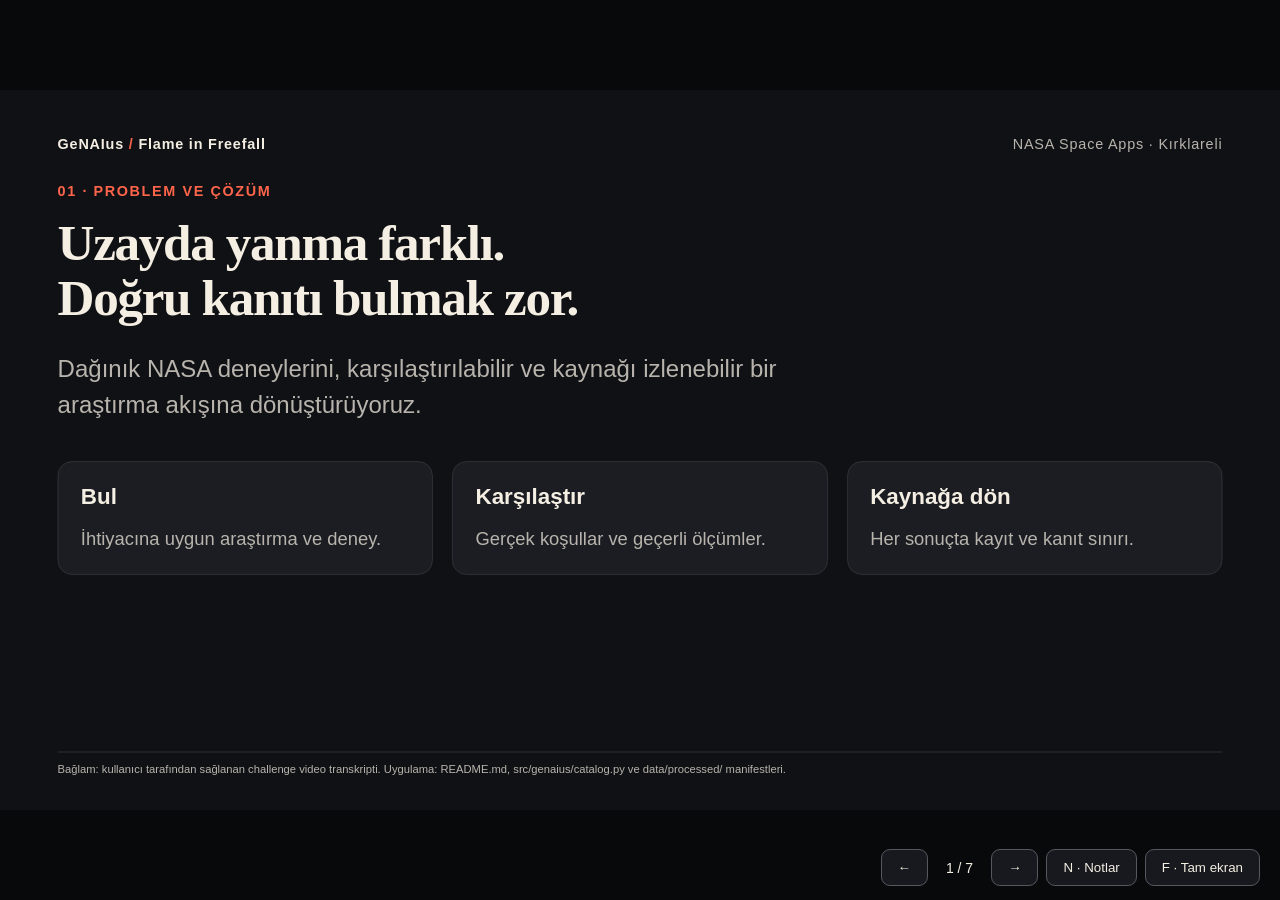
==== docs/presentation/index.html @ d66fb770 "docs: add revised jury slides and speaker notes" ====
<!doctype html>
<html lang="tr">
<head>
<meta charset="utf-8"><meta name="viewport" content="width=device-width,initial-scale=1">
<title>GeNAIus | Flame in Freefall</title>
<style>
:root{--bg:#101114;--panel:#1b1d22;--text:#f4eee3;--muted:#b8b4ad;--red:#ff654b;--teal:#78d8c1;--line:#36383f}
*{box-sizing:border-box}body{margin:0;background:#08090b;color:var(--text);font-family:Arial,'Segoe UI',sans-serif}#deck{position:fixed;width:1600px;height:900px;left:50%;top:50%;transform-origin:center;background:var(--bg)}
.slide{display:none;width:1600px;height:900px;padding:58px 72px 64px;position:relative;overflow:hidden}.slide.active{display:block}.top{display:flex;justify-content:space-between;align-items:center;color:var(--muted);font-size:18px;letter-spacing:1px;margin-bottom:38px}.brand{color:var(--text);font-weight:700}.brand span{color:var(--red)}.kicker{color:var(--red);font-size:18px;font-weight:700;letter-spacing:2px;text-transform:uppercase;margin:0 0 18px}h1{font-family:Georgia,serif;font-size:64px;line-height:1.08;letter-spacing:-1.7px;margin:0 0 32px;max-width:1400px}h2{font-size:28px;margin:0 0 20px}.lead{font-size:30px;line-height:1.5;max-width:1030px;color:var(--muted)}.row{display:grid;grid-template-columns:.9fr 1.35fr;gap:44px;align-items:center}.row.equal{grid-template-columns:1fr 1fr}.points{padding:0;list-style:none;display:grid;gap:25px;font-size:26px;line-height:1.45;margin:0}.points li{border-left:3px solid var(--red);padding-left:20px}.points strong{display:block;margin-bottom:5px}.points span{color:var(--muted);font-size:23px}.shot{margin:0;border:1px solid var(--line);background:#070708;border-radius:18px;padding:12px;overflow:hidden}.shot img{display:block;width:100%;max-height:390px;object-fit:contain;object-position:center}.shot figcaption{font-size:17px;color:var(--muted);padding:12px 6px 2px}.chips{display:flex;gap:12px;flex-wrap:wrap;margin-top:30px}.chip{border:1px solid var(--line);border-radius:25px;padding:12px 20px;font-size:20px}.chip b{color:var(--teal)}.source{position:absolute;bottom:28px;left:72px;right:72px;padding-top:12px;border-top:1px solid var(--line);font-size:14px;color:var(--muted);line-height:1.3}.source a{color:inherit}.note{font-size:20px;line-height:1.45;color:var(--muted);margin-top:24px}.accent{color:var(--teal)}.grid3{display:grid;grid-template-columns:repeat(3,1fr);gap:24px}.card{background:var(--panel);border:1px solid var(--line);border-radius:18px;padding:28px}.card .n{font-size:64px;font-weight:700;color:var(--teal);margin-bottom:14px}.card p{font-size:23px;line-height:1.4;color:var(--muted);margin:0}.flow{display:flex;gap:12px;align-items:stretch;margin:35px 0}.flow .card{flex:1;padding:24px 20px}.flow h2{font-size:23px}.flow p{font-size:19px}.arrow{align-self:center;color:var(--red);font-size:30px}.wideimg img{max-height:340px}.compact h1{font-size:56px}.splitshots{display:grid;grid-template-columns:1fr 1fr;gap:22px}.splitshots .shot img{height:245px}.footerline{margin-top:40px;color:var(--teal);font-size:32px;font-weight:600}.key{font-size:116px;color:var(--teal);line-height:1;margin-bottom:10px}.label{font-size:22px;color:var(--muted)}nav{position:fixed;right:20px;bottom:14px;display:flex;gap:8px;align-items:center;font-size:14px;z-index:10}button{border:1px solid #565860;background:#17191e;color:var(--text);padding:10px 16px;border-radius:9px;cursor:pointer}button:focus-visible{outline:3px solid var(--teal)}#counter{padding:0 10px}aside.notes{display:none}#speaker{position:fixed;bottom:64px;left:20px;right:20px;background:#08090bf5;border:1px solid var(--teal);padding:22px;font-size:21px;line-height:1.5;z-index:11;max-height:35vh;overflow:auto}#speaker[hidden]{display:none}
@media print{@page{size:1600px 900px;margin:0}body{background:var(--bg);print-color-adjust:exact;-webkit-print-color-adjust:exact}#deck{position:static;transform:none!important;width:1600px;height:auto}.slide{display:block!important;break-after:page;page-break-after:always}.slide:last-child{break-after:auto;page-break-after:auto}nav,#speaker{display:none!important}}
@media(prefers-reduced-motion:reduce){*{scroll-behavior:auto!important}}
</style>
</head>
<body><main id="deck">
<section class="slide active" aria-label="Problem ve çözüm">
<div class="top"><div class="brand">GeNAIus<span> / </span>Flame in Freefall</div><div>NASA Space Apps · Kırklareli</div></div>
<p class="kicker">01 · Problem ve çözüm</p>
<h1>Uzayda yanma farklı.<br>Doğru kanıtı bulmak zor.</h1>
<p class="lead">Dağınık NASA deneylerini, karşılaştırılabilir ve kaynağı izlenebilir bir araştırma akışına dönüştürüyoruz.</p>
<div class="grid3" style="margin-top:48px"><article class="card"><h2>Bul</h2><p>İhtiyacına uygun araştırma ve deney.</p></article><article class="card"><h2>Karşılaştır</h2><p>Gerçek koşullar ve geçerli ölçümler.</p></article><article class="card"><h2>Kaynağa dön</h2><p>Her sonuçta kayıt ve kanıt sınırı.</p></article></div>
<p class="source">Bağlam: kullanıcı tarafından sağlanan challenge video transkripti. Uygulama: README.md, src/genaius/catalog.py ve data/processed/ manifestleri.</p>
<aside class="notes">35 saniye. NASA'nın verisinin az olduğunu değil, dağınık olduğunu anlat. Üç fiil: bul, karşılaştır, kaynağa dön.</aside>
</section>
<section class="slide compact" aria-label="Material Lab">
<div class="top"><div class="brand">GeNAIus<span> / </span>Material Lab</div><div>02 / 07</div></div>
<p class="kicker">02 · Malzeme kanıtı</p><h1>Hangi oksijende ne ölçüldü?</h1>
<div class="row"><div><ul class="points"><li><strong>Malzeme ve şekli seç.</strong><span>Ölçülmüş gaz değişimlerini incele.</span></li><li><strong>Dağılımı ve kapsamı gör.</strong><span>Tek bir ortalama yerine değişkenliği oku.</span></li><li><strong>Gerçek deneye ulaş.</strong><span>Eksik ölçüm sıfıra çevrilmez.</span></li></ul><div class="chips"><span class="chip"><b>129</b> koşu</span><span class="chip"><b>107</b> Sample #</span></div></div><figure class="shot"><img src="assets/material-lab.png" alt="Güncel Material Lab iki ölçüm karşılaştırması"><figcaption>Gerçek arayüz · PSI-25 BASS-II</figcaption></figure></div>
<p class="note">Ölçüm karşılaştırmasıdır; malzeme güvenlik sıralaması değildir.</p>
<p class="source">Kaynak: PSI-25 CSV/ReadMe; frontend/js/lab.js, stats.js; src/genaius/analytics.py. O₂ ve gaz alanlarında başlangıç/son ayrımı korunur.</p>
<aside class="notes">40 saniye. Önce kullanıcı sorusu, sonra nokta grafiği. Regresyon yapıldığını söyleme: bu bölüm ölçümlerin betimsel analizi.</aside>
</section>
<section class="slide compact" aria-label="Senaryo ve modeller">
<div class="top"><div class="brand">GeNAIus<span> / </span>Fire Animation & Models</div><div>03 / 07</div></div>
<p class="kicker">03 · Koşulu ve veri desteğini sorgula</p><h1>Kanıt kapsamı ve model tahmini ayrı.</h1>
<div class="splitshots"><figure class="shot"><img src="assets/scenario.png" alt="PMMA yüzde 34 oksijen için GAP sonucu"><figcaption>Senaryo: TESTED / PARTIAL / GAP</figcaption></figure><figure class="shot"><img src="assets/models.png" alt="Ridge K tahmini ve logistic sönme skoru"><figcaption>FLEX: Ridge K tahmini + Logistic Regression skoru</figcaption></figure></div>
<div class="grid3" style="margin-top:25px"><article class="card"><h2>Animasyon</h2><p>Kavramsal anlatım; CFD veya deney tekrarı değil.</p></article><article class="card"><h2>Senaryo</h2><p>PMMA · %34 O₂ · Ay: indekslenen çekirdekte GAP.</p></article><article class="card"><h2>Modeller</h2><p>Veri desteği dışındaysa tahmin engellenir.</p></article></div>
<p class="source">Kaynak: scenario_check.py (±0,05 O₂ yüzde puanı; ±0,01 atm); flex/training.py, flex_acceptance_v2.json. PSI-25/69 ayrı; logistic skor kalibre edilmiş güvenlik olasılığı değildir.</p>
<aside class="notes">50 saniye. GAP yalnız indekslenen tablo için geçerli. Ridge yanma hızı sabiti K tahmini, logistic model sönme sınıflandırma skoru verir. Animasyon modellerin çıktısı değildir.</aside>
</section>
<section class="slide compact" aria-label="SAFFIRE vaka incelemesi">
<div class="top"><div class="brand">GeNAIus<span> / </span>SAFFIRE Case Study</div><div>04 / 07</div></div>
<p class="kicker">04 · Yayımlanmış olayları bir araya getir</p><h1>Ateşlemeden seçili duman ölçütüne.</h1>
<div class="row"><div><div class="key">344 <span style="font-size:40px">s</span></div><p class="label">981 − 637 · bizim türettiğimiz fark</p><ul class="points" style="margin-top:30px"><li><strong>637 s: ateşleme.</strong></li><li><strong>981 s: seçili 1 mg/m³ ölçütü.</strong></li><li><span>Bildirilen yanma süresi 780 s; akış durması ayrı olay.</span></li></ul></div><figure class="shot wideimg"><img src="assets/case-timeline.png" alt="Yeni Case Study VI-3 zaman çizelgesi"><figcaption>Gerçek arayüz · insansız Cygnus deneyi</figcaption></figure></div>
<p class="note">Operasyonel alarm gecikmesi veya mürettebat maruziyeti iddiası yok.</p>
<p class="source">NASA NTRS <a href="https://ntrs.nasa.gov/citations/20240002981">20240002981</a>, s.5 / Şekil 7; <a href="https://ntrs.nasa.gov/citations/20240007488">20240007488</a>, slayt 16–19, 21; saffire_case_reference.json.</p>
<aside class="notes">45 saniye. 637 ve 981 raporlanmış zamanlar; 344 hesaplanan fark. Duman ölçütünü kalibre edilmiş dedektör alarm ayarı olarak sunma. Gaz artışını solunan dozla eşitleme.</aside>
</section>
<section class="slide compact" aria-label="Veri ve kaynaklar">
<div class="top"><div class="brand">GeNAIus<span> / </span>Data & Sources</div><div>05 / 07</div></div>
<p class="kicker">05 · Cevaptan kaynak kaydına</p><h1>Her sonucun arkasındaki veriyi aç.</h1>
<div class="row"><div><ul class="points"><li><strong>24 çalışma katalogda.</strong><span>Hepsi tam sayısal entegrasyon değil.</span></li><li><strong>403 çekirdek deney.</strong><span>129 BASS-II + 274 FLEX; CFI ve SAFFIRE ayrı.</span></li><li><strong>Karşılaştır ve dışa aktar.</strong><span>Test kimliği, birim, satır ve SHA-256 izi.</span></li></ul></div><figure class="shot"><img src="assets/data-records.png" alt="Güncel Data sayfasındaki çekirdek kayıtlar"><figcaption>Gerçek arayüz · kayıttan ayrıntıya geçiş</figcaption></figure></div>
<p class="note">SHA-256 dosya kimliğini doğrular; bilimsel doğruluğu tek başına kanıtlamaz.</p>
<p class="source">Kaynak: catalog.py, data/loader.py, data/query.py; psi_24_source_manifest.json ve psi_core_manifest.json. CFI ve SAFFIRE-II çekirdek ortalamalarına katılmaz.</p>
<aside class="notes">40 saniye. Katalog ile analiz edilen satırları ayır. Bir satırın ayrıntısını canlıda açabilirsiniz; sunumda kaynak izinin amacını vurgulayın.</aside>
</section>
<section class="slide compact" aria-label="Asistan ve teknik motor">
<div class="top"><div class="brand">GeNAIus<span> / </span>Evidence Assistant</div><div>06 / 07</div></div>
<p class="kicker">06 · Önce kanıt, sonra açıklama</p><h1>Sayılar tablodan. Açıklama kaynakla.</h1>
<div class="flow"><article class="card"><h2>NASA dosyaları</h2><p>CSV · XLSX · PDF · DOCX</p></article><span class="arrow">→</span><article class="card"><h2>Tipli kayıtlar</h2><p>Tablo sorgusu + BM25 pasaj araması</p></article><span class="arrow">→</span><article class="card"><h2>İsteğe bağlı LLM</h2><p>OpenRouter / NVIDIA Nemotron</p></article><span class="arrow">→</span><article class="card"><h2>Denetim</h2><p>Şema · atıf · sayı/birim · yedek cevap</p></article></div>
<ul class="points"><li><strong>Tablo ve senaryo soruları: sıfır LLM çağrısı.</strong></li><li><span>BM25 sözcüksel arama; embedding / vektör veritabanı yok.</span></li><li><span>Geçersiz model cevabı reddedilir; tam anlamsal doğruluk garantisi verilmez.</span></li></ul>
<div class="chips"><span class="chip">FastAPI + Pydantic</span><span class="chip">SVG + Canvas</span><span class="chip">scikit-learn + GroupKFold</span></div>
<p class="source">Kaynak: retrieval/bm25.py, answering/, numerical_audit.py, openrouter.py, flex/training.py. Bazı grafik istatistikleri tarayıcıda; model ve cevap hesapları Python'da.</p>
<aside class="notes">50 saniye. LLM anahtara ve sağlayıcıya bağlıdır. Demo makinesindeki rozetini kontrol edin. 120B/bit gibi ayrıntılar yerine rolünü anlatın: kaynaklı açıklama, hesap makinesi değil.</aside>
</section>
<section class="slide" aria-label="Katkı ve kapanış">
<div class="top"><div class="brand">GeNAIus<span> / </span>Flame in Freefall</div><div>07 / 07</div></div>
<p class="kicker">07 · Challenge'a katkımız</p><h1>Kanıtı bul.<br>Sınırını gör. Kaynağına dön.</h1>
<div class="grid3"><article class="card"><h2>Araştırmayı bul</h2><p>Katalog ve kaynaklı rapor erişimi.</p></article><article class="card"><h2>Modellemeyi destekle</h2><p>İzlenebilir veri ve ayrı FLEX tahminleri.</p></article><article class="card"><h2>Boşlukları görünür kıl</h2><p>Ek deney ve kontrol araştırmalarına başlangıç.</p></article></div>
<p class="footerline">Know what was tested. See what is missing. Trace every claim.</p>
<p class="note">Hedef kullanıcı: yanma araştırmacıları ve uzay aracı / yaşam alanı mühendislik ekipleri.</p>
<p class="source">Public kaynak kodu: <a href="https://github.com/Umitsencer/genaius-flame-in-freefall">github.com/Umitsencer/genaius-flame-in-freefall</a> · Team GeNAIus · Bağımsız araştırma prototipi; NASA onayı veya güvenlik sertifikası değildir.</p>
<aside class="notes">40 saniye. Üç katkıyı challenge hedeflerine bağla. Yeni fizik keşfi veya güvenlik sertifikası iddiası yapma. Son cümleyi yavaş oku, demo sorularına geç.</aside>
</section>
</main>
<nav aria-label="Sunum kontrolleri"><button id="prev" aria-label="Önceki slayt">←</button><span id="counter">1 / 7</span><button id="next" aria-label="Sonraki slayt">→</button><button id="notes" aria-label="Sunucu notları">N · Notlar</button><button id="full" aria-label="Tam ekran">F · Tam ekran</button></nav>
<aside id="speaker" hidden aria-live="polite"></aside>
<script>
(function(){'use strict';var slides=Array.from(document.querySelectorAll('.slide')),i=0,deck=document.getElementById('deck'),speaker=document.getElementById('speaker');
function fit(){deck.style.transform='translate(-50%,-50%) scale('+Math.min(innerWidth/1600,innerHeight/900)+')'}
function go(n){i=Math.max(0,Math.min(slides.length-1,n));slides.forEach(function(s,k){s.classList.toggle('active',k===i);s.setAttribute('aria-hidden',String(k!==i))});document.getElementById('counter').textContent=(i+1)+' / '+slides.length;document.getElementById('prev').disabled=i===0;document.getElementById('next').disabled=i===slides.length-1;speaker.textContent=slides[i].querySelector('.notes').textContent;history.replaceState(null,'','#'+(i+1))}
function full(){if(document.fullscreenElement)document.exitFullscreen();else document.documentElement.requestFullscreen()}
window.goSlide=go;document.getElementById('prev').onclick=function(){go(i-1)};document.getElementById('next').onclick=function(){go(i+1)};document.getElementById('notes').onclick=function(){speaker.hidden=!speaker.hidden};document.getElementById('full').onclick=full;
addEventListener('keydown',function(e){if(e.ctrlKey||e.metaKey||e.altKey)return;if(['ArrowRight','PageDown',' '].includes(e.key)){e.preventDefault();go(i+1)}else if(['ArrowLeft','PageUp'].includes(e.key)){e.preventDefault();go(i-1)}else if(e.key==='Home')go(0);else if(e.key==='End')go(slides.length-1);else if(e.key.toLowerCase()==='n')speaker.hidden=!speaker.hidden;else if(e.key.toLowerCase()==='f')full()});addEventListener('resize',fit);fit();go((parseInt(location.hash.slice(1),10)||1)-1);
})();
</script></body></html>
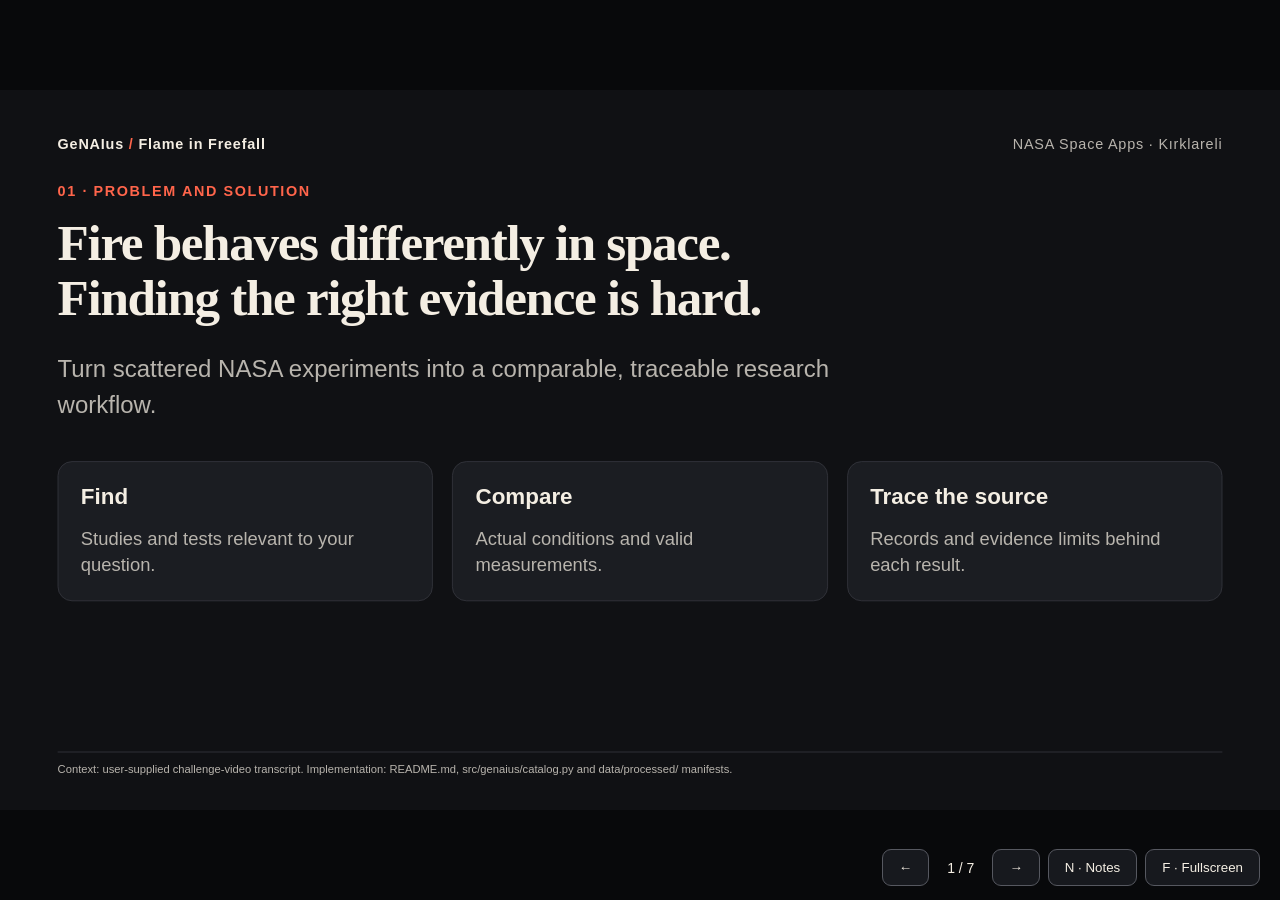
==== commit 6aa4ac17: "docs: publish English jury presentation" ====
--- a/docs/presentation/index.html
+++ b/docs/presentation/index.html
@@ -1,5 +1,5 @@
 <!doctype html>
-<html lang="tr">
+<html lang="en">
 <head>
 <meta charset="utf-8"><meta name="viewport" content="width=device-width,initial-scale=1">
 <title>GeNAIus | Flame in Freefall</title>
@@ -12,67 +12,67 @@
 </style>
 </head>
 <body><main id="deck">
-<section class="slide active" aria-label="Problem ve çözüm">
+<section class="slide active" aria-label="Problem and solution">
 <div class="top"><div class="brand">GeNAIus<span> / </span>Flame in Freefall</div><div>NASA Space Apps · Kırklareli</div></div>
-<p class="kicker">01 · Problem ve çözüm</p>
-<h1>Uzayda yanma farklı.<br>Doğru kanıtı bulmak zor.</h1>
-<p class="lead">Dağınık NASA deneylerini, karşılaştırılabilir ve kaynağı izlenebilir bir araştırma akışına dönüştürüyoruz.</p>
-<div class="grid3" style="margin-top:48px"><article class="card"><h2>Bul</h2><p>İhtiyacına uygun araştırma ve deney.</p></article><article class="card"><h2>Karşılaştır</h2><p>Gerçek koşullar ve geçerli ölçümler.</p></article><article class="card"><h2>Kaynağa dön</h2><p>Her sonuçta kayıt ve kanıt sınırı.</p></article></div>
-<p class="source">Bağlam: kullanıcı tarafından sağlanan challenge video transkripti. Uygulama: README.md, src/genaius/catalog.py ve data/processed/ manifestleri.</p>
-<aside class="notes">35 saniye. NASA'nın verisinin az olduğunu değil, dağınık olduğunu anlat. Üç fiil: bul, karşılaştır, kaynağa dön.</aside>
+<p class="kicker">01 · Problem and solution</p>
+<h1>Fire behaves differently in space.<br>Finding the right evidence is hard.</h1>
+<p class="lead">Turn scattered NASA experiments into a comparable, traceable research workflow.</p>
+<div class="grid3" style="margin-top:48px"><article class="card"><h2>Find</h2><p>Studies and tests relevant to your question.</p></article><article class="card"><h2>Compare</h2><p>Actual conditions and valid measurements.</p></article><article class="card"><h2>Trace the source</h2><p>Records and evidence limits behind each result.</p></article></div>
+<p class="source">Context: user-supplied challenge-video transcript. Implementation: README.md, src/genaius/catalog.py and data/processed/ manifests.</p>
+<aside class="notes">35 seconds. NASA data is scattered, not scarce. Three actions: find, compare, trace the source.</aside>
 </section>
 <section class="slide compact" aria-label="Material Lab">
 <div class="top"><div class="brand">GeNAIus<span> / </span>Material Lab</div><div>02 / 07</div></div>
-<p class="kicker">02 · Malzeme kanıtı</p><h1>Hangi oksijende ne ölçüldü?</h1>
-<div class="row"><div><ul class="points"><li><strong>Malzeme ve şekli seç.</strong><span>Ölçülmüş gaz değişimlerini incele.</span></li><li><strong>Dağılımı ve kapsamı gör.</strong><span>Tek bir ortalama yerine değişkenliği oku.</span></li><li><strong>Gerçek deneye ulaş.</strong><span>Eksik ölçüm sıfıra çevrilmez.</span></li></ul><div class="chips"><span class="chip"><b>129</b> koşu</span><span class="chip"><b>107</b> Sample #</span></div></div><figure class="shot"><img src="assets/material-lab.png" alt="Güncel Material Lab iki ölçüm karşılaştırması"><figcaption>Gerçek arayüz · PSI-25 BASS-II</figcaption></figure></div>
-<p class="note">Ölçüm karşılaştırmasıdır; malzeme güvenlik sıralaması değildir.</p>
-<p class="source">Kaynak: PSI-25 CSV/ReadMe; frontend/js/lab.js, stats.js; src/genaius/analytics.py. O₂ ve gaz alanlarında başlangıç/son ayrımı korunur.</p>
-<aside class="notes">40 saniye. Önce kullanıcı sorusu, sonra nokta grafiği. Regresyon yapıldığını söyleme: bu bölüm ölçümlerin betimsel analizi.</aside>
+<p class="kicker">02 · Material evidence</p><h1>What was measured, at which oxygen level?</h1>
+<div class="row"><div><ul class="points"><li><strong>Select material and shape.</strong><span>Inspect measured gas changes.</span></li><li><strong>See spread and coverage.</strong><span>Read variability beyond a single average.</span></li><li><strong>Open the actual test.</strong><span>Missing measurements stay missing.</span></li></ul><div class="chips"><span class="chip"><b>129</b> runs</span><span class="chip"><b>107</b> unique Sample #</span></div></div><figure class="shot"><img src="assets/material-lab.png" alt="Current Material Lab two-measure comparison"><figcaption>Actual interface · PSI-25 BASS-II</figcaption></figure></div>
+<p class="note">A measurement comparison, not a material safety ranking.</p>
+<p class="source">Sources: PSI-25 CSV/ReadMe; frontend/js/lab.js, stats.js; src/genaius/analytics.py. Initial and final O₂/gas fields remain distinct.</p>
+<aside class="notes">40 seconds. Start with the user question, then the scatter plot. This is descriptive analysis of measurements, not regression.</aside>
 </section>
-<section class="slide compact" aria-label="Senaryo ve modeller">
+<section class="slide compact" aria-label="Scenarios and models">
 <div class="top"><div class="brand">GeNAIus<span> / </span>Fire Animation & Models</div><div>03 / 07</div></div>
-<p class="kicker">03 · Koşulu ve veri desteğini sorgula</p><h1>Kanıt kapsamı ve model tahmini ayrı.</h1>
-<div class="splitshots"><figure class="shot"><img src="assets/scenario.png" alt="PMMA yüzde 34 oksijen için GAP sonucu"><figcaption>Senaryo: TESTED / PARTIAL / GAP</figcaption></figure><figure class="shot"><img src="assets/models.png" alt="Ridge K tahmini ve logistic sönme skoru"><figcaption>FLEX: Ridge K tahmini + Logistic Regression skoru</figcaption></figure></div>
-<div class="grid3" style="margin-top:25px"><article class="card"><h2>Animasyon</h2><p>Kavramsal anlatım; CFD veya deney tekrarı değil.</p></article><article class="card"><h2>Senaryo</h2><p>PMMA · %34 O₂ · Ay: indekslenen çekirdekte GAP.</p></article><article class="card"><h2>Modeller</h2><p>Veri desteği dışındaysa tahmin engellenir.</p></article></div>
-<p class="source">Kaynak: scenario_check.py (±0,05 O₂ yüzde puanı; ±0,01 atm); flex/training.py, flex_acceptance_v2.json. PSI-25/69 ayrı; logistic skor kalibre edilmiş güvenlik olasılığı değildir.</p>
-<aside class="notes">50 saniye. GAP yalnız indekslenen tablo için geçerli. Ridge yanma hızı sabiti K tahmini, logistic model sönme sınıflandırma skoru verir. Animasyon modellerin çıktısı değildir.</aside>
+<p class="kicker">03 · Query conditions and data support</p><h1>Separate evidence coverage from prediction.</h1>
+<div class="splitshots"><figure class="shot"><img src="assets/scenario.png" alt="GAP result for PMMA at 34 percent oxygen"><figcaption>Scenario: TESTED / PARTIAL / GAP</figcaption></figure><figure class="shot"><img src="assets/models.png" alt="Ridge K estimate and logistic extinction score"><figcaption>FLEX: Ridge K estimate + Logistic Regression score</figcaption></figure></div>
+<div class="grid3" style="margin-top:25px"><article class="card"><h2>Animation</h2><p>Conceptual illustration, not CFD or a test replay.</p></article><article class="card"><h2>Scenario</h2><p>PMMA · 34% O₂ · Moon: GAP in the indexed core.</p></article><article class="card"><h2>Models</h2><p>Predictions are blocked outside data support.</p></article></div>
+<p class="source">Sources: scenario_check.py (±0.05 O₂ percentage points; ±0.01 atm); flex/training.py, flex_acceptance_v2.json. PSI-25/69 remain separate; the logistic score is not a calibrated safety probability.</p>
+<aside class="notes">50 seconds. GAP applies only to indexed tables. Ridge estimates burning-rate constant K; logistic regression scores extinction. The animation is not model output.</aside>
 </section>
-<section class="slide compact" aria-label="SAFFIRE vaka incelemesi">
+<section class="slide compact" aria-label="SAFFIRE case study">
 <div class="top"><div class="brand">GeNAIus<span> / </span>SAFFIRE Case Study</div><div>04 / 07</div></div>
-<p class="kicker">04 · Yayımlanmış olayları bir araya getir</p><h1>Ateşlemeden seçili duman ölçütüne.</h1>
-<div class="row"><div><div class="key">344 <span style="font-size:40px">s</span></div><p class="label">981 − 637 · bizim türettiğimiz fark</p><ul class="points" style="margin-top:30px"><li><strong>637 s: ateşleme.</strong></li><li><strong>981 s: seçili 1 mg/m³ ölçütü.</strong></li><li><span>Bildirilen yanma süresi 780 s; akış durması ayrı olay.</span></li></ul></div><figure class="shot wideimg"><img src="assets/case-timeline.png" alt="Yeni Case Study VI-3 zaman çizelgesi"><figcaption>Gerçek arayüz · insansız Cygnus deneyi</figcaption></figure></div>
-<p class="note">Operasyonel alarm gecikmesi veya mürettebat maruziyeti iddiası yok.</p>
-<p class="source">NASA NTRS <a href="https://ntrs.nasa.gov/citations/20240002981">20240002981</a>, s.5 / Şekil 7; <a href="https://ntrs.nasa.gov/citations/20240007488">20240007488</a>, slayt 16–19, 21; saffire_case_reference.json.</p>
-<aside class="notes">45 saniye. 637 ve 981 raporlanmış zamanlar; 344 hesaplanan fark. Duman ölçütünü kalibre edilmiş dedektör alarm ayarı olarak sunma. Gaz artışını solunan dozla eşitleme.</aside>
+<p class="kicker">04 · Connect published observations</p><h1>From ignition to a selected smoke criterion.</h1>
+<div class="row"><div><div class="key">344 <span style="font-size:40px">s</span></div><p class="label">981 − 637 · our derived interval</p><ul class="points" style="margin-top:30px"><li><strong>637 s: ignition.</strong></li><li><strong>981 s: selected 1 mg/m³ criterion.</strong></li><li><span>Reported burn duration: 780 s. Flow termination is a separate event.</span></li></ul></div><figure class="shot wideimg"><img src="assets/case-timeline.png" alt="Current Case Study VI-3 timeline"><figcaption>Actual interface · uncrewed Cygnus experiment</figcaption></figure></div>
+<p class="note">No claim of operational alarm latency or crew exposure.</p>
+<p class="source">NASA NTRS <a href="https://ntrs.nasa.gov/citations/20240002981">20240002981</a>, p.5 / Fig.7; <a href="https://ntrs.nasa.gov/citations/20240007488">20240007488</a>, slides 16–19, 21; saffire_case_reference.json.</p>
+<aside class="notes">45 seconds. 637 and 981 are reported times; 344 is derived. Do not present the smoke criterion as a calibrated alarm setting or gas increases as an inhaled dose.</aside>
 </section>
-<section class="slide compact" aria-label="Veri ve kaynaklar">
+<section class="slide compact" aria-label="Data and sources">
 <div class="top"><div class="brand">GeNAIus<span> / </span>Data & Sources</div><div>05 / 07</div></div>
-<p class="kicker">05 · Cevaptan kaynak kaydına</p><h1>Her sonucun arkasındaki veriyi aç.</h1>
-<div class="row"><div><ul class="points"><li><strong>24 çalışma katalogda.</strong><span>Hepsi tam sayısal entegrasyon değil.</span></li><li><strong>403 çekirdek deney.</strong><span>129 BASS-II + 274 FLEX; CFI ve SAFFIRE ayrı.</span></li><li><strong>Karşılaştır ve dışa aktar.</strong><span>Test kimliği, birim, satır ve SHA-256 izi.</span></li></ul></div><figure class="shot"><img src="assets/data-records.png" alt="Güncel Data sayfasındaki çekirdek kayıtlar"><figcaption>Gerçek arayüz · kayıttan ayrıntıya geçiş</figcaption></figure></div>
-<p class="note">SHA-256 dosya kimliğini doğrular; bilimsel doğruluğu tek başına kanıtlamaz.</p>
-<p class="source">Kaynak: catalog.py, data/loader.py, data/query.py; psi_24_source_manifest.json ve psi_core_manifest.json. CFI ve SAFFIRE-II çekirdek ortalamalarına katılmaz.</p>
-<aside class="notes">40 saniye. Katalog ile analiz edilen satırları ayır. Bir satırın ayrıntısını canlıda açabilirsiniz; sunumda kaynak izinin amacını vurgulayın.</aside>
+<p class="kicker">05 · From answer to source record</p><h1>Open the data behind every result.</h1>
+<div class="row"><div><ul class="points"><li><strong>24 catalogued studies.</strong><span>Not all are fully integrated numerically.</span></li><li><strong>403 core test runs.</strong><span>129 BASS-II + 274 FLEX; CFI and SAFFIRE stay separate.</span></li><li><strong>Compare and export.</strong><span>Test IDs, units, rows and SHA-256 provenance.</span></li></ul></div><figure class="shot"><img src="assets/data-records.png" alt="Core records in the current Data page"><figcaption>Actual interface · from record to detail</figcaption></figure></div>
+<p class="note">SHA-256 checks file identity; it does not establish scientific validity.</p>
+<p class="source">Sources: catalog.py, data/loader.py, data/query.py; psi_24_source_manifest.json and psi_core_manifest.json. CFI and SAFFIRE-II are excluded from pooled core averages.</p>
+<aside class="notes">40 seconds. Distinguish catalogue entries from analysed rows. Open a record live if needed; explain why provenance matters.</aside>
 </section>
-<section class="slide compact" aria-label="Asistan ve teknik motor">
+<section class="slide compact" aria-label="Assistant and technical engine">
 <div class="top"><div class="brand">GeNAIus<span> / </span>Evidence Assistant</div><div>06 / 07</div></div>
-<p class="kicker">06 · Önce kanıt, sonra açıklama</p><h1>Sayılar tablodan. Açıklama kaynakla.</h1>
-<div class="flow"><article class="card"><h2>NASA dosyaları</h2><p>CSV · XLSX · PDF · DOCX</p></article><span class="arrow">→</span><article class="card"><h2>Tipli kayıtlar</h2><p>Tablo sorgusu + BM25 pasaj araması</p></article><span class="arrow">→</span><article class="card"><h2>İsteğe bağlı LLM</h2><p>OpenRouter / NVIDIA Nemotron</p></article><span class="arrow">→</span><article class="card"><h2>Denetim</h2><p>Şema · atıf · sayı/birim · yedek cevap</p></article></div>
-<ul class="points"><li><strong>Tablo ve senaryo soruları: sıfır LLM çağrısı.</strong></li><li><span>BM25 sözcüksel arama; embedding / vektör veritabanı yok.</span></li><li><span>Geçersiz model cevabı reddedilir; tam anlamsal doğruluk garantisi verilmez.</span></li></ul>
+<p class="kicker">06 · Evidence first, explanation second</p><h1>Numbers from tables. Explanations with sources.</h1>
+<div class="flow"><article class="card"><h2>NASA files</h2><p>CSV · XLSX · PDF · DOCX</p></article><span class="arrow">→</span><article class="card"><h2>Typed records</h2><p>Table queries + BM25 passage retrieval</p></article><span class="arrow">→</span><article class="card"><h2>Optional LLM</h2><p>OpenRouter / NVIDIA Nemotron</p></article><span class="arrow">→</span><article class="card"><h2>Validation</h2><p>Schema · citations · numbers/units · fallback</p></article></div>
+<ul class="points"><li><strong>Table and scenario queries: zero LLM calls.</strong></li><li><span>BM25 lexical retrieval; no embeddings or vector database.</span></li><li><span>Invalid model responses are rejected; full semantic correctness is not guaranteed.</span></li></ul>
 <div class="chips"><span class="chip">FastAPI + Pydantic</span><span class="chip">SVG + Canvas</span><span class="chip">scikit-learn + GroupKFold</span></div>
-<p class="source">Kaynak: retrieval/bm25.py, answering/, numerical_audit.py, openrouter.py, flex/training.py. Bazı grafik istatistikleri tarayıcıda; model ve cevap hesapları Python'da.</p>
-<aside class="notes">50 saniye. LLM anahtara ve sağlayıcıya bağlıdır. Demo makinesindeki rozetini kontrol edin. 120B/bit gibi ayrıntılar yerine rolünü anlatın: kaynaklı açıklama, hesap makinesi değil.</aside>
+<p class="source">Sources: retrieval/bm25.py, answering/, numerical_audit.py, openrouter.py, flex/training.py. Some chart statistics run in the browser; model and answer calculations run in Python.</p>
+<aside class="notes">50 seconds. LLM availability depends on credentials and provider. Check the demo badge. Explain its role: source-grounded wording, not a calculator.</aside>
 </section>
-<section class="slide" aria-label="Katkı ve kapanış">
+<section class="slide" aria-label="Contribution and closing">
 <div class="top"><div class="brand">GeNAIus<span> / </span>Flame in Freefall</div><div>07 / 07</div></div>
-<p class="kicker">07 · Challenge'a katkımız</p><h1>Kanıtı bul.<br>Sınırını gör. Kaynağına dön.</h1>
-<div class="grid3"><article class="card"><h2>Araştırmayı bul</h2><p>Katalog ve kaynaklı rapor erişimi.</p></article><article class="card"><h2>Modellemeyi destekle</h2><p>İzlenebilir veri ve ayrı FLEX tahminleri.</p></article><article class="card"><h2>Boşlukları görünür kıl</h2><p>Ek deney ve kontrol araştırmalarına başlangıç.</p></article></div>
+<p class="kicker">07 · Our contribution to the challenge</p><h1>Find the evidence.<br>See its limits. Trace its source.</h1>
+<div class="grid3"><article class="card"><h2>Find research</h2><p>Catalogue and source-linked report access.</p></article><article class="card"><h2>Support modelling</h2><p>Traceable data and separate FLEX estimates.</p></article><article class="card"><h2>Expose evidence gaps</h2><p>A starting point for further tests and control research.</p></article></div>
 <p class="footerline">Know what was tested. See what is missing. Trace every claim.</p>
-<p class="note">Hedef kullanıcı: yanma araştırmacıları ve uzay aracı / yaşam alanı mühendislik ekipleri.</p>
-<p class="source">Public kaynak kodu: <a href="https://github.com/Umitsencer/genaius-flame-in-freefall">github.com/Umitsencer/genaius-flame-in-freefall</a> · Team GeNAIus · Bağımsız araştırma prototipi; NASA onayı veya güvenlik sertifikası değildir.</p>
-<aside class="notes">40 saniye. Üç katkıyı challenge hedeflerine bağla. Yeni fizik keşfi veya güvenlik sertifikası iddiası yapma. Son cümleyi yavaş oku, demo sorularına geç.</aside>
+<p class="note">For combustion researchers and spacecraft / habitat engineering teams.</p>
+<p class="source">Public source: <a href="https://github.com/Umitsencer/genaius-flame-in-freefall">github.com/Umitsencer/genaius-flame-in-freefall</a> · Team GeNAIus · Independent research prototype; no NASA endorsement or safety certification.</p>
+<aside class="notes">40 seconds. Connect the three contributions to the challenge. Do not claim new physics or safety certification. Read the closing line slowly, then invite demo questions.</aside>
 </section>
 </main>
-<nav aria-label="Sunum kontrolleri"><button id="prev" aria-label="Önceki slayt">←</button><span id="counter">1 / 7</span><button id="next" aria-label="Sonraki slayt">→</button><button id="notes" aria-label="Sunucu notları">N · Notlar</button><button id="full" aria-label="Tam ekran">F · Tam ekran</button></nav>
+<nav aria-label="Presentation controls"><button id="prev" aria-label="Previous slide">←</button><span id="counter">1 / 7</span><button id="next" aria-label="Next slide">→</button><button id="notes" aria-label="Presenter notes">N · Notes</button><button id="full" aria-label="Fullscreen">F · Fullscreen</button></nav>
 <aside id="speaker" hidden aria-live="polite"></aside>
 <script>
 (function(){'use strict';var slides=Array.from(document.querySelectorAll('.slide')),i=0,deck=document.getElementById('deck'),speaker=document.getElementById('speaker');
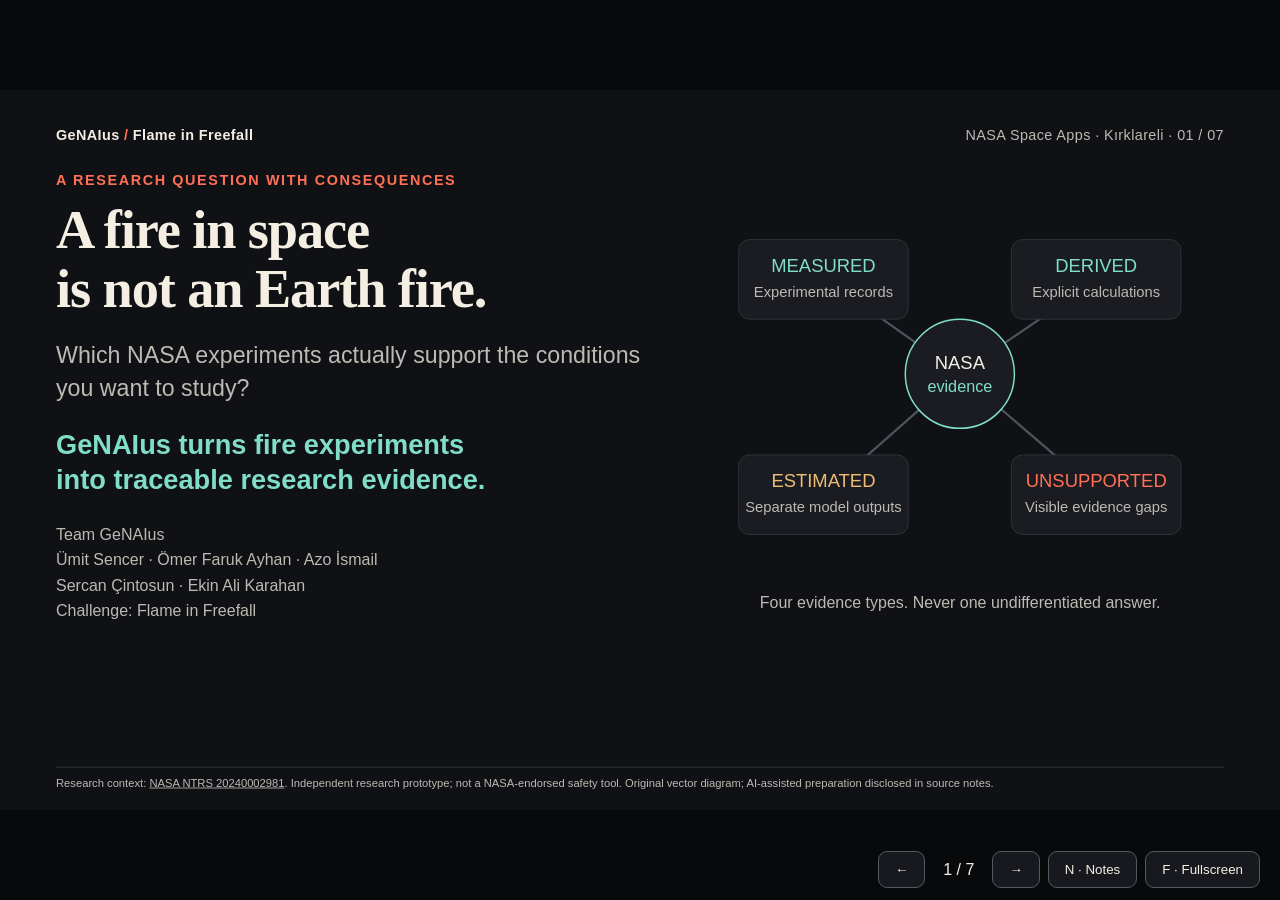
==== commit 66e5edd7: "docs: rebuild English jury deck around evidence and judging criteria" ====
--- a/docs/presentation/index.html
+++ b/docs/presentation/index.html
@@ -2,74 +2,104 @@
 <html lang="en">
 <head>
 <meta charset="utf-8"><meta name="viewport" content="width=device-width,initial-scale=1">
-<title>GeNAIus | Flame in Freefall</title>
+<meta name="description" content="GeNAIus: a seven-slide evidence-led NASA Space Apps Flame in Freefall research demo.">
+<meta name="author" content="Team GeNAIus"><meta name="generator" content="AI-assisted HTML presentation; claims reviewed against project evidence">
+<title>GeNAIus | From fire experiments to usable evidence</title>
 <style>
-:root{--bg:#101114;--panel:#1b1d22;--text:#f4eee3;--muted:#b8b4ad;--red:#ff654b;--teal:#78d8c1;--line:#36383f}
-*{box-sizing:border-box}body{margin:0;background:#08090b;color:var(--text);font-family:Arial,'Segoe UI',sans-serif}#deck{position:fixed;width:1600px;height:900px;left:50%;top:50%;transform-origin:center;background:var(--bg)}
-.slide{display:none;width:1600px;height:900px;padding:58px 72px 64px;position:relative;overflow:hidden}.slide.active{display:block}.top{display:flex;justify-content:space-between;align-items:center;color:var(--muted);font-size:18px;letter-spacing:1px;margin-bottom:38px}.brand{color:var(--text);font-weight:700}.brand span{color:var(--red)}.kicker{color:var(--red);font-size:18px;font-weight:700;letter-spacing:2px;text-transform:uppercase;margin:0 0 18px}h1{font-family:Georgia,serif;font-size:64px;line-height:1.08;letter-spacing:-1.7px;margin:0 0 32px;max-width:1400px}h2{font-size:28px;margin:0 0 20px}.lead{font-size:30px;line-height:1.5;max-width:1030px;color:var(--muted)}.row{display:grid;grid-template-columns:.9fr 1.35fr;gap:44px;align-items:center}.row.equal{grid-template-columns:1fr 1fr}.points{padding:0;list-style:none;display:grid;gap:25px;font-size:26px;line-height:1.45;margin:0}.points li{border-left:3px solid var(--red);padding-left:20px}.points strong{display:block;margin-bottom:5px}.points span{color:var(--muted);font-size:23px}.shot{margin:0;border:1px solid var(--line);background:#070708;border-radius:18px;padding:12px;overflow:hidden}.shot img{display:block;width:100%;max-height:390px;object-fit:contain;object-position:center}.shot figcaption{font-size:17px;color:var(--muted);padding:12px 6px 2px}.chips{display:flex;gap:12px;flex-wrap:wrap;margin-top:30px}.chip{border:1px solid var(--line);border-radius:25px;padding:12px 20px;font-size:20px}.chip b{color:var(--teal)}.source{position:absolute;bottom:28px;left:72px;right:72px;padding-top:12px;border-top:1px solid var(--line);font-size:14px;color:var(--muted);line-height:1.3}.source a{color:inherit}.note{font-size:20px;line-height:1.45;color:var(--muted);margin-top:24px}.accent{color:var(--teal)}.grid3{display:grid;grid-template-columns:repeat(3,1fr);gap:24px}.card{background:var(--panel);border:1px solid var(--line);border-radius:18px;padding:28px}.card .n{font-size:64px;font-weight:700;color:var(--teal);margin-bottom:14px}.card p{font-size:23px;line-height:1.4;color:var(--muted);margin:0}.flow{display:flex;gap:12px;align-items:stretch;margin:35px 0}.flow .card{flex:1;padding:24px 20px}.flow h2{font-size:23px}.flow p{font-size:19px}.arrow{align-self:center;color:var(--red);font-size:30px}.wideimg img{max-height:340px}.compact h1{font-size:56px}.splitshots{display:grid;grid-template-columns:1fr 1fr;gap:22px}.splitshots .shot img{height:245px}.footerline{margin-top:40px;color:var(--teal);font-size:32px;font-weight:600}.key{font-size:116px;color:var(--teal);line-height:1;margin-bottom:10px}.label{font-size:22px;color:var(--muted)}nav{position:fixed;right:20px;bottom:14px;display:flex;gap:8px;align-items:center;font-size:14px;z-index:10}button{border:1px solid #565860;background:#17191e;color:var(--text);padding:10px 16px;border-radius:9px;cursor:pointer}button:focus-visible{outline:3px solid var(--teal)}#counter{padding:0 10px}aside.notes{display:none}#speaker{position:fixed;bottom:64px;left:20px;right:20px;background:#08090bf5;border:1px solid var(--teal);padding:22px;font-size:21px;line-height:1.5;z-index:11;max-height:35vh;overflow:auto}#speaker[hidden]{display:none}
+:root{--bg:#101114;--panel:#1a1c21;--text:#f4eee3;--muted:#bdbab3;--red:#ff7056;--teal:#80ddc7;--line:#383b43}
+*{box-sizing:border-box}body{margin:0;background:#08090b;color:var(--text);font-family:Arial,'Segoe UI',sans-serif}#deck{position:fixed;width:1600px;height:900px;left:50%;top:50%;transform-origin:center;background:var(--bg)}.slide{display:none;width:1600px;height:900px;padding:46px 70px 72px;position:relative;overflow:hidden}.slide.active{display:block}.top{display:flex;justify-content:space-between;align-items:center;color:var(--muted);font-size:18px;letter-spacing:.5px;margin-bottom:36px}.brand{color:var(--text);font-weight:700}.brand span{color:var(--red)}.kicker{color:var(--red);font-size:18px;font-weight:700;letter-spacing:2px;text-transform:uppercase;margin:0 0 15px}h1{font-family:Georgia,serif;font-size:59px;line-height:1.08;letter-spacing:-1.4px;margin:0 0 24px}h2{font-size:28px;line-height:1.2;margin:0 0 14px}p{margin:0}.lead{font-size:29px;line-height:1.45;color:var(--muted);max-width:1150px}.accent{color:var(--teal)}.row{display:grid;grid-template-columns:1fr 1.13fr;gap:40px;align-items:center}.grid3{display:grid;grid-template-columns:repeat(3,1fr);gap:22px}.grid2{display:grid;grid-template-columns:1fr 1fr;gap:24px}.card{background:var(--panel);border:1px solid var(--line);border-radius:16px;padding:25px}.card p{font-size:23px;line-height:1.45;color:var(--muted)}.num{font-size:72px;font-weight:700;letter-spacing:-2px;color:var(--teal);line-height:1.05;margin:10px 0}.small{font-size:20px;line-height:1.45;color:var(--muted)}.eyebrow{font-size:17px;letter-spacing:1.4px;text-transform:uppercase;color:var(--teal);margin-bottom:16px}.tag{display:inline-block;border:1px solid var(--line);border-radius:30px;font-size:19px;padding:9px 16px;margin:0 8px 8px 0}.takeaway{border-left:4px solid var(--red);padding:14px 22px;font-size:26px;line-height:1.4;margin-top:24px;background:#191b20}.source{position:absolute;bottom:24px;left:70px;right:70px;border-top:1px solid var(--line);padding-top:10px;color:var(--muted);font-size:14px;line-height:1.35}.source a{color:inherit}.shot{margin:0;background:#060608;border:1px solid var(--line);border-radius:16px;padding:14px}.shot img{display:block;width:100%;height:350px;object-fit:contain}.shot figcaption{color:var(--muted);font-size:17px;padding:10px 3px 0}.steps{display:grid;gap:20px}.step{display:grid;grid-template-columns:40px 1fr;gap:15px;align-items:start}.step b{color:var(--teal);font-size:25px}.step h2{font-size:27px;margin:0 0 7px}.step p{font-size:23px;color:var(--muted);line-height:1.4}.flow{display:grid;grid-template-columns:1fr 34px 1fr 34px 1fr 34px 1fr;align-items:center;gap:10px;margin-top:30px}.flow .card{min-height:137px;padding:23px 20px}.flow h2{font-size:23px}.flow p{font-size:20px}.arrow{color:var(--red);font-size:30px;text-align:center}.state{font-size:32px;font-weight:bold;letter-spacing:1px;margin-bottom:12px}.state.t{color:var(--teal)}.state.p{color:#edbc75}.state.g{color:var(--red)}.timing{display:grid;grid-template-columns:1fr auto 1fr;align-items:center;gap:24px;border-top:2px solid var(--line);border-bottom:2px solid var(--line);padding:22px 0;margin:26px 0}.timing strong{font-size:57px;color:var(--teal)}.timing p{font-size:22px;color:var(--muted);margin-top:7px}.delta{font-size:24px;color:var(--red);text-align:center}.warn{border-left:3px solid #edbc75;padding-left:17px;color:#edbc75!important}.cover h1{font-size:68px}.cover .row{grid-template-columns:1.13fr 1fr;gap:55px}.cover .lead{font-size:29px}.team{margin-top:30px;font-size:20px;color:var(--muted);line-height:1.6}.call{font-size:34px;color:var(--teal);font-weight:700;margin-top:27px;line-height:1.3}.close h1{font-size:62px}.close .grid2{margin-top:30px}.close .card{padding:28px}.close .card p{font-size:24px}.link{color:var(--teal);text-decoration:underline;text-underline-offset:5px}.horizon{margin-top:22px;font-size:21px;color:var(--muted)}nav{position:fixed;right:20px;bottom:12px;display:flex;gap:8px;align-items:center;z-index:10}button{border:1px solid #565860;background:#17191e;color:var(--text);padding:10px 16px;border-radius:9px;cursor:pointer}button:focus-visible{outline:3px solid var(--teal)}#counter{padding:0 10px}aside.notes{display:none}#speaker{position:fixed;bottom:64px;left:20px;right:20px;background:#08090bf5;border:1px solid var(--teal);padding:22px;font-size:21px;line-height:1.5;z-index:11;max-height:35vh;overflow:auto}#speaker[hidden]{display:none}
 @media print{@page{size:1600px 900px;margin:0}body{background:var(--bg);print-color-adjust:exact;-webkit-print-color-adjust:exact}#deck{position:static;transform:none!important;width:1600px;height:auto}.slide{display:block!important;break-after:page;page-break-after:always}.slide:last-child{break-after:auto;page-break-after:auto}nav,#speaker{display:none!important}}
 @media(prefers-reduced-motion:reduce){*{scroll-behavior:auto!important}}
+.slide[aria-label="Scenario coverage and evidence gaps"] .shot img{height:300px}
 </style>
 </head>
 <body><main id="deck">
-<section class="slide active" aria-label="Problem and solution">
-<div class="top"><div class="brand">GeNAIus<span> / </span>Flame in Freefall</div><div>NASA Space Apps · Kırklareli</div></div>
-<p class="kicker">01 · Problem and solution</p>
-<h1>Fire behaves differently in space.<br>Finding the right evidence is hard.</h1>
-<p class="lead">Turn scattered NASA experiments into a comparable, traceable research workflow.</p>
-<div class="grid3" style="margin-top:48px"><article class="card"><h2>Find</h2><p>Studies and tests relevant to your question.</p></article><article class="card"><h2>Compare</h2><p>Actual conditions and valid measurements.</p></article><article class="card"><h2>Trace the source</h2><p>Records and evidence limits behind each result.</p></article></div>
-<p class="source">Context: user-supplied challenge-video transcript. Implementation: README.md, src/genaius/catalog.py and data/processed/ manifests.</p>
-<aside class="notes">35 seconds. NASA data is scattered, not scarce. Three actions: find, compare, trace the source.</aside>
+<section class="slide cover active" aria-label="Project, challenge and team">
+<div class="top"><div class="brand">GeNAIus<span> / </span>Flame in Freefall</div><div>NASA Space Apps · Kırklareli · 01 / 07</div></div>
+<p class="kicker">A research question with consequences</p>
+<div class="row">
+<div><h1>A fire in space<br>is not an Earth fire.</h1><p class="lead">Which NASA experiments actually support the conditions you want to study?</p><p class="call">GeNAIus turns fire experiments<br>into traceable research evidence.</p><p class="team">Team GeNAIus<br>Ümit Sencer · Ömer Faruk Ayhan · Azo İsmail<br>Sercan Çintosun · Ekin Ali Karahan<br>Challenge: Flame in Freefall</p></div>
+<figure style="margin:0" aria-label="Four distinct kinds of research output">
+<svg viewBox="0 0 630 510" role="img" aria-label="NASA evidence connects to measured, derived, estimated and unsupported outputs" style="width:100%;height:470px">
+<path d="M315 220 L145 100 M315 220 L490 100 M315 220 L145 370 M315 220 L490 370" fill="none" stroke="#4d535c" stroke-width="3"/>
+<circle cx="315" cy="220" r="74" fill="#1a1c21" stroke="#80ddc7" stroke-width="2"/>
+<text x="315" y="213" text-anchor="middle" fill="#f4eee3" font-size="25" font-family="Arial">NASA</text><text x="315" y="245" text-anchor="middle" fill="#80ddc7" font-size="22" font-family="Arial">evidence</text>
+<g font-family="Arial" text-anchor="middle"><rect x="15" y="38" width="230" height="108" rx="15" fill="#1a1c21" stroke="#383b43"/><text x="130" y="82" fill="#80ddc7" font-size="25">MEASURED</text><text x="130" y="116" fill="#bdbab3" font-size="20">Experimental records</text>
+<rect x="385" y="38" width="230" height="108" rx="15" fill="#1a1c21" stroke="#383b43"/><text x="500" y="82" fill="#80ddc7" font-size="25">DERIVED</text><text x="500" y="116" fill="#bdbab3" font-size="20">Explicit calculations</text>
+<rect x="15" y="330" width="230" height="108" rx="15" fill="#1a1c21" stroke="#383b43"/><text x="130" y="374" fill="#edbc75" font-size="25">ESTIMATED</text><text x="130" y="408" fill="#bdbab3" font-size="20">Separate model outputs</text>
+<rect x="385" y="330" width="230" height="108" rx="15" fill="#1a1c21" stroke="#383b43"/><text x="500" y="374" fill="#ff7056" font-size="25">UNSUPPORTED</text><text x="500" y="408" fill="#bdbab3" font-size="20">Visible evidence gaps</text></g>
+</svg><figcaption class="small" style="text-align:center">Four evidence types. Never one undifferentiated answer.</figcaption></figure>
+</div>
+<p class="source">Research context: <a href="https://ntrs.nasa.gov/citations/20240002981">NASA NTRS 20240002981</a>. Independent research prototype; not a NASA-endorsed safety tool. Original vector diagram; AI-assisted preparation disclosed in source notes.</p>
+<aside class="notes">30 seconds. Introduce the team and challenge. Ask which experiment supports the condition. The product separates measurements, calculations, estimates and gaps.</aside>
 </section>
-<section class="slide compact" aria-label="Material Lab">
-<div class="top"><div class="brand">GeNAIus<span> / </span>Material Lab</div><div>02 / 07</div></div>
-<p class="kicker">02 · Material evidence</p><h1>What was measured, at which oxygen level?</h1>
-<div class="row"><div><ul class="points"><li><strong>Select material and shape.</strong><span>Inspect measured gas changes.</span></li><li><strong>See spread and coverage.</strong><span>Read variability beyond a single average.</span></li><li><strong>Open the actual test.</strong><span>Missing measurements stay missing.</span></li></ul><div class="chips"><span class="chip"><b>129</b> runs</span><span class="chip"><b>107</b> unique Sample #</span></div></div><figure class="shot"><img src="assets/material-lab.png" alt="Current Material Lab two-measure comparison"><figcaption>Actual interface · PSI-25 BASS-II</figcaption></figure></div>
-<p class="note">A measurement comparison, not a material safety ranking.</p>
-<p class="source">Sources: PSI-25 CSV/ReadMe; frontend/js/lab.js, stats.js; src/genaius/analytics.py. Initial and final O₂/gas fields remain distinct.</p>
-<aside class="notes">40 seconds. Start with the user question, then the scatter plot. This is descriptive analysis of measurements, not regression.</aside>
+<section class="slide" aria-label="NASA data integration">
+<div class="top"><div class="brand">GeNAIus<span> / </span>NASA data is the foundation</div><div>02 / 07</div></div>
+<p class="kicker">Relevance · From archive to usable records</p><h1>Different experiments. Different questions.</h1>
+<p class="lead">We preserve the physical context instead of pooling incompatible evidence.</p>
+<div class="grid2" style="margin-top:30px">
+<article class="card"><p class="eyebrow">PSI-25 · BASS-II · Solid materials</p><div class="num">129 <span style="font-size:29px;color:var(--text)">test runs</span></div><p>107 unique sample IDs.<br>Material, geometry and initial/final gas readings.</p></article>
+<article class="card"><p class="eyebrow">PSI-69 · FLEX · Liquid droplets</p><div class="num">274 <span style="font-size:29px;color:var(--text)">test runs</span></div><p>Fuel, atmosphere, pressure and initial diameter.<br>Burning-rate and experiment-end outcomes.</p></article>
+</div>
+<div class="takeaway"><strong>403 core runs</strong> power table analysis. A <strong>24-study catalog</strong> supports discovery.</div>
+<p class="small" style="margin-top:23px">Separate supporting modules: CFI · SAFFIRE-II · published SAFFIRE IV-VI results · SAME/SAME-2 smoke evidence.</p>
+<p class="source">NASA PSI: <a href="https://doi.org/10.60555/4qc4-de67">BASS-II DOI 10.60555/4qc4-de67</a> · <a href="https://doi.org/10.60555/mbq8-0451">FLEX DOI 10.60555/mbq8-0451</a>. Counts: psi_core_manifest.json and psi_24_source_manifest.json. Catalog entries are not all fully integrated datasets.</p>
+<aside class="notes">40 seconds. Explain solids versus droplets. NASA data drives calculations and model training. The catalogue is broader than the integrated numerical core; supporting experiments remain separate.</aside>
 </section>
-<section class="slide compact" aria-label="Scenarios and models">
-<div class="top"><div class="brand">GeNAIus<span> / </span>Fire Animation & Models</div><div>03 / 07</div></div>
-<p class="kicker">03 · Query conditions and data support</p><h1>Separate evidence coverage from prediction.</h1>
-<div class="splitshots"><figure class="shot"><img src="assets/scenario.png" alt="GAP result for PMMA at 34 percent oxygen"><figcaption>Scenario: TESTED / PARTIAL / GAP</figcaption></figure><figure class="shot"><img src="assets/models.png" alt="Ridge K estimate and logistic extinction score"><figcaption>FLEX: Ridge K estimate + Logistic Regression score</figcaption></figure></div>
-<div class="grid3" style="margin-top:25px"><article class="card"><h2>Animation</h2><p>Conceptual illustration, not CFD or a test replay.</p></article><article class="card"><h2>Scenario</h2><p>PMMA · 34% O₂ · Moon: GAP in the indexed core.</p></article><article class="card"><h2>Models</h2><p>Predictions are blocked outside data support.</p></article></div>
-<p class="source">Sources: scenario_check.py (±0.05 O₂ percentage points; ±0.01 atm); flex/training.py, flex_acceptance_v2.json. PSI-25/69 remain separate; the logistic score is not a calibrated safety probability.</p>
-<aside class="notes">50 seconds. GAP applies only to indexed tables. Ridge estimates burning-rate constant K; logistic regression scores extinction. The animation is not model output.</aside>
+<section class="slide" aria-label="Material Lab user journey">
+<div class="top"><div class="brand">GeNAIus<span> / </span>Material Lab & Data</div><div>03 / 07</div></div>
+<p class="kicker">User journey · A researcher comparing materials</p><h1>From a question to the actual test.</h1>
+<div class="row" style="margin-top:30px;grid-template-columns:.8fr 1.2fr">
+<div class="steps"><div class="step"><b>01</b><div><h2>Select conditions.</h2><p>Choose oxygen, material and geometry.</p></div></div><div class="step"><b>02</b><div><h2>Compare measured results.</h2><p>Inspect valid gas changes and their spread.</p></div></div><div class="step"><b>03</b><div><h2>Inspect and export evidence.</h2><p>Keep test IDs, units and source locations.</p></div></div></div>
+<figure class="shot"><img src="assets/material-lab.png" alt="Actual Material Lab scatter plot comparing recorded starting oxygen and CO change"><figcaption>Actual product · each point is a recorded BASS-II test.</figcaption></figure>
+</div>
+<div class="takeaway">Missing readings stay missing. Measurement comparisons are not safety rankings.</div>
+<p class="source">NASA PSI-25 CSV and ReadMe; frontend/js/lab.js and stats.js; src/genaius/analytics.py and data/query.py. Raw values and initial/final status remain distinct. SHA-256 establishes file identity, not scientific validity.</p>
+<aside class="notes">40 seconds. Follow one user journey: choose, compare, inspect. Point at a measured dot. Explain that the source record can be opened and exported; no gas value is invented for missing endpoints.</aside>
 </section>
-<section class="slide compact" aria-label="SAFFIRE case study">
-<div class="top"><div class="brand">GeNAIus<span> / </span>SAFFIRE Case Study</div><div>04 / 07</div></div>
-<p class="kicker">04 · Connect published observations</p><h1>From ignition to a selected smoke criterion.</h1>
-<div class="row"><div><div class="key">344 <span style="font-size:40px">s</span></div><p class="label">981 − 637 · our derived interval</p><ul class="points" style="margin-top:30px"><li><strong>637 s: ignition.</strong></li><li><strong>981 s: selected 1 mg/m³ criterion.</strong></li><li><span>Reported burn duration: 780 s. Flow termination is a separate event.</span></li></ul></div><figure class="shot wideimg"><img src="assets/case-timeline.png" alt="Current Case Study VI-3 timeline"><figcaption>Actual interface · uncrewed Cygnus experiment</figcaption></figure></div>
-<p class="note">No claim of operational alarm latency or crew exposure.</p>
-<p class="source">NASA NTRS <a href="https://ntrs.nasa.gov/citations/20240002981">20240002981</a>, p.5 / Fig.7; <a href="https://ntrs.nasa.gov/citations/20240007488">20240007488</a>, slides 16–19, 21; saffire_case_reference.json.</p>
-<aside class="notes">45 seconds. 637 and 981 are reported times; 344 is derived. Do not present the smoke criterion as a calibrated alarm setting or gas increases as an inhaled dose.</aside>
+<section class="slide" aria-label="Scenario coverage and evidence gaps">
+<div class="top"><div class="brand">GeNAIus<span> / </span>Fire Animation & Scenario Check</div><div>04 / 07</div></div>
+<p class="kicker">Creative contribution · Make the limits visible</p><h1>A nearby test is not the same test.</h1>
+<div class="row" style="grid-template-columns:.85fr 1.15fr;margin-top:25px">
+<div><p class="lead">“Was PMMA at 34% oxygen tested for a Moon habitat?”</p><div class="state g" style="margin-top:28px">GAP in our indexed core.</div><p class="small">This is not a claim that NASA has never tested the condition.</p><p class="small" style="margin-top:24px">The animation explains the concept; it is not CFD or a measured test replay.</p></div>
+<figure class="shot"><img src="assets/scenario.png" alt="Actual GAP result for PMMA at 34 percent oxygen and Moon gravity"><figcaption>Actual product · nearest records retain their condition differences.</figcaption></figure>
+</div>
+<div class="grid3" style="margin-top:23px"><article class="card"><div class="state t">TESTED</div><p>A recorded test matches all supplied conditions.</p></article><article class="card"><div class="state p">PARTIAL</div><p>Fuel and oxygen match; other conditions differ or are unrecorded.</p></article><article class="card"><div class="state g">GAP</div><p>No fuel/material and oxygen match in the indexed core.</p></article></div>
+<p class="source">scenario_check.py: strict match ±0.05 O₂ percentage points, ±0.01 atm. Fire's nearby FLEX reference window starts at ±2 O₂ points / ±0.1 atm and may widen; it does not determine TESTED status. All labels describe indexed evidence, not safety.</p>
+<aside class="notes">45 seconds. Show the GAP screenshot. A nearby test can be useful without matching the requested condition. Distinguish the wider reference search from the strict scenario labels.</aside>
 </section>
-<section class="slide compact" aria-label="Data and sources">
-<div class="top"><div class="brand">GeNAIus<span> / </span>Data & Sources</div><div>05 / 07</div></div>
-<p class="kicker">05 · From answer to source record</p><h1>Open the data behind every result.</h1>
-<div class="row"><div><ul class="points"><li><strong>24 catalogued studies.</strong><span>Not all are fully integrated numerically.</span></li><li><strong>403 core test runs.</strong><span>129 BASS-II + 274 FLEX; CFI and SAFFIRE stay separate.</span></li><li><strong>Compare and export.</strong><span>Test IDs, units, rows and SHA-256 provenance.</span></li></ul></div><figure class="shot"><img src="assets/data-records.png" alt="Core records in the current Data page"><figcaption>Actual interface · from record to detail</figcaption></figure></div>
-<p class="note">SHA-256 checks file identity; it does not establish scientific validity.</p>
-<p class="source">Sources: catalog.py, data/loader.py, data/query.py; psi_24_source_manifest.json and psi_core_manifest.json. CFI and SAFFIRE-II are excluded from pooled core averages.</p>
-<aside class="notes">40 seconds. Distinguish catalogue entries from analysed rows. Open a record live if needed; explain why provenance matters.</aside>
+<section class="slide" aria-label="SAFFIRE VI-3 case demonstration">
+<div class="top"><div class="brand">GeNAIus<span> / </span>SAFFIRE Case Study</div><div>05 / 07</div></div>
+<p class="kicker">A concrete case · Uncrewed Cygnus spacecraft</p><h1>344 seconds that need context.</h1>
+<div class="row" style="margin-top:25px;grid-template-columns:1fr 1fr">
+<div><p class="lead">Saffire VI-3: connect published fire and smoke observations.</p><div class="timing"><div><strong>637 s</strong><p>Ignition</p></div><div class="delta">+344 s<br><span class="small">derived</span></div><div><strong>981 s</strong><p>Smoke criterion</p></div></div><p class="small">The authors selected 1 mg/m³ as a smoke-concentration criterion.</p><p class="small warn" style="margin-top:24px">This interval is not an operational alarm delay or a crew-exposure calculation.</p></div>
+<figure class="shot"><img src="assets/case-timeline.png" alt="Actual SAFFIRE VI-3 case timeline with source-linked events"><figcaption>Actual product · conditions, gas results and event sources stay linked.</figcaption></figure>
+</div>
+<div class="takeaway">Reported observation + explicit derivation + visible limitation.</div>
+<p class="source">NASA NTRS <a href="https://ntrs.nasa.gov/citations/20240002981">20240002981, p.5 / Fig.7</a> · <a href="https://ntrs.nasa.gov/citations/20240007488">20240007488, slides 16-19 / 21</a>. Derived interval: 981 - 637 = 344 s. Reported burn duration (780 s) is separate from flow termination.</p>
+<aside class="notes">45 seconds. State the two reported timestamps and our derived difference. Never call this operational alarm latency. This is evidence integration, not a new physical discovery.</aside>
 </section>
-<section class="slide compact" aria-label="Assistant and technical engine">
-<div class="top"><div class="brand">GeNAIus<span> / </span>Evidence Assistant</div><div>06 / 07</div></div>
-<p class="kicker">06 · Evidence first, explanation second</p><h1>Numbers from tables. Explanations with sources.</h1>
-<div class="flow"><article class="card"><h2>NASA files</h2><p>CSV · XLSX · PDF · DOCX</p></article><span class="arrow">→</span><article class="card"><h2>Typed records</h2><p>Table queries + BM25 passage retrieval</p></article><span class="arrow">→</span><article class="card"><h2>Optional LLM</h2><p>OpenRouter / NVIDIA Nemotron</p></article><span class="arrow">→</span><article class="card"><h2>Validation</h2><p>Schema · citations · numbers/units · fallback</p></article></div>
-<ul class="points"><li><strong>Table and scenario queries: zero LLM calls.</strong></li><li><span>BM25 lexical retrieval; no embeddings or vector database.</span></li><li><span>Invalid model responses are rejected; full semantic correctness is not guaranteed.</span></li></ul>
-<div class="chips"><span class="chip">FastAPI + Pydantic</span><span class="chip">SVG + Canvas</span><span class="chip">scikit-learn + GroupKFold</span></div>
-<p class="source">Sources: retrieval/bm25.py, answering/, numerical_audit.py, openrouter.py, flex/training.py. Some chart statistics run in the browser; model and answer calculations run in Python.</p>
-<aside class="notes">50 seconds. LLM availability depends on credentials and provider. Check the demo badge. Explain its role: source-grounded wording, not a calculator.</aside>
+<section class="slide" aria-label="Methods and validation">
+<div class="top"><div class="brand">GeNAIus<span> / </span>Evidence Assistant & FLEX Models</div><div>06 / 07</div></div>
+<p class="kicker">Validity · Different tools for different jobs</p><h1>Calculations stay outside the language model.</h1>
+<div class="flow"><article class="card"><h2>NASA sources</h2><p>CSV / XLSX / reports</p></article><span class="arrow">→</span><article class="card"><h2>Retrieve & compute</h2><p>Typed tables + BM25</p></article><span class="arrow">→</span><article class="card"><h2>Optional LLM</h2><p>Evidence-bound wording</p></article><span class="arrow">→</span><article class="card"><h2>Check & cite</h2><p>Schema, IDs, units, fallback</p></article></div>
+<div class="grid2" style="margin-top:25px">
+<article class="card"><p class="eyebrow">Separate model · Ridge regression</p><h2>Burning-rate constant K</h2><div class="num" style="font-size:45px">R² 0.708</div><p>Recorded grouped-CV result.<br>Experimental estimates within data support.</p></article>
+<article class="card"><p class="eyebrow">Separate model · Logistic regression</p><h2>Extinction classification</h2><p>Research score, not a safety probability.</p><p class="warn" style="margin-top:17px">32 of 82 non-extinction runs were falsely classified as extinction.</p></article>
+</div>
+<p class="small" style="margin-top:22px">Table/scenario answers bypass the LLM. Invalid synthesis falls back to deterministic evidence. Checks do not guarantee semantic truth.</p>
+<p class="source">Stack: Python / FastAPI / Pydantic; JavaScript / SVG / Canvas; scikit-learn pipelines with GroupKFold. Evidence: flex_acceptance_v2.json (atmosphere + pressure grouping, threshold 0.5), answering/, openrouter.py, retrieval/bm25.py. Metrics are recorded evaluation results, not newly rerun benchmarks.</p>
+<aside class="notes">60 seconds. Explain deterministic calculations versus optional wording. State the regression metric as explained variance, not accuracy. Disclose the classification weakness. No embeddings, no claim of zero hallucination, no guaranteed safety.</aside>
 </section>
-<section class="slide" aria-label="Contribution and closing">
+<section class="slide close" aria-label="Contribution, impact and next steps">
 <div class="top"><div class="brand">GeNAIus<span> / </span>Flame in Freefall</div><div>07 / 07</div></div>
-<p class="kicker">07 · Our contribution to the challenge</p><h1>Find the evidence.<br>See its limits. Trace its source.</h1>
-<div class="grid3"><article class="card"><h2>Find research</h2><p>Catalogue and source-linked report access.</p></article><article class="card"><h2>Support modelling</h2><p>Traceable data and separate FLEX estimates.</p></article><article class="card"><h2>Expose evidence gaps</h2><p>A starting point for further tests and control research.</p></article></div>
-<p class="footerline">Know what was tested. See what is missing. Trace every claim.</p>
-<p class="note">For combustion researchers and spacecraft / habitat engineering teams.</p>
-<p class="source">Public source: <a href="https://github.com/Umitsencer/genaius-flame-in-freefall">github.com/Umitsencer/genaius-flame-in-freefall</a> · Team GeNAIus · Independent research prototype; no NASA endorsement or safety certification.</p>
-<aside class="notes">40 seconds. Connect the three contributions to the challenge. Do not claim new physics or safety certification. Read the closing line slowly, then invite demo questions.</aside>
+<p class="kicker">Impact · Make existing NASA knowledge easier to use</p><h1>Know what was tested.<br>See what still needs evidence.</h1>
+<div class="grid2"><article class="card"><p class="eyebrow">What works today</p><h2>A traceable research workflow.</h2><p>Compare measurements, inspect sources, check coverage and explore separate model estimates.</p></article><article class="card"><p class="eyebrow">Who it can help</p><h2>Researchers and engineering teams.</h2><p>A clearer starting point for evidence review, experiment planning and further investigation.</p></article></div>
+<div class="takeaway"><strong>Our contribution:</strong> connect the evidence without hiding its boundaries.</div>
+<p class="horizon"><strong>Next validation:</strong> expert-reviewed questions, user studies and broader experimental coverage. Adoption and time savings have not been measured.</p>
+<p style="margin-top:26px;font-size:25px"><a class="link" href="https://github.com/Umitsencer/genaius-flame-in-freefall">Open the project, data documentation and reproducible source</a></p>
+<p class="source">Public project: github.com/Umitsencer/genaius-flame-in-freefall · Source references: docs/DATA_AND_MODELS.md · AI disclosure: docs/AI_USE.md. Independent research prototype, not operational fire protection or safety certification.</p>
+<aside class="notes">40 seconds. Close with the integrated contribution, not a claim to have invented the underlying methods. Explain intended benefit and next validation. Point to the public project link for methods and sources.</aside>
 </section>
 </main>
 <nav aria-label="Presentation controls"><button id="prev" aria-label="Previous slide">←</button><span id="counter">1 / 7</span><button id="next" aria-label="Next slide">→</button><button id="notes" aria-label="Presenter notes">N · Notes</button><button id="full" aria-label="Fullscreen">F · Fullscreen</button></nav>
